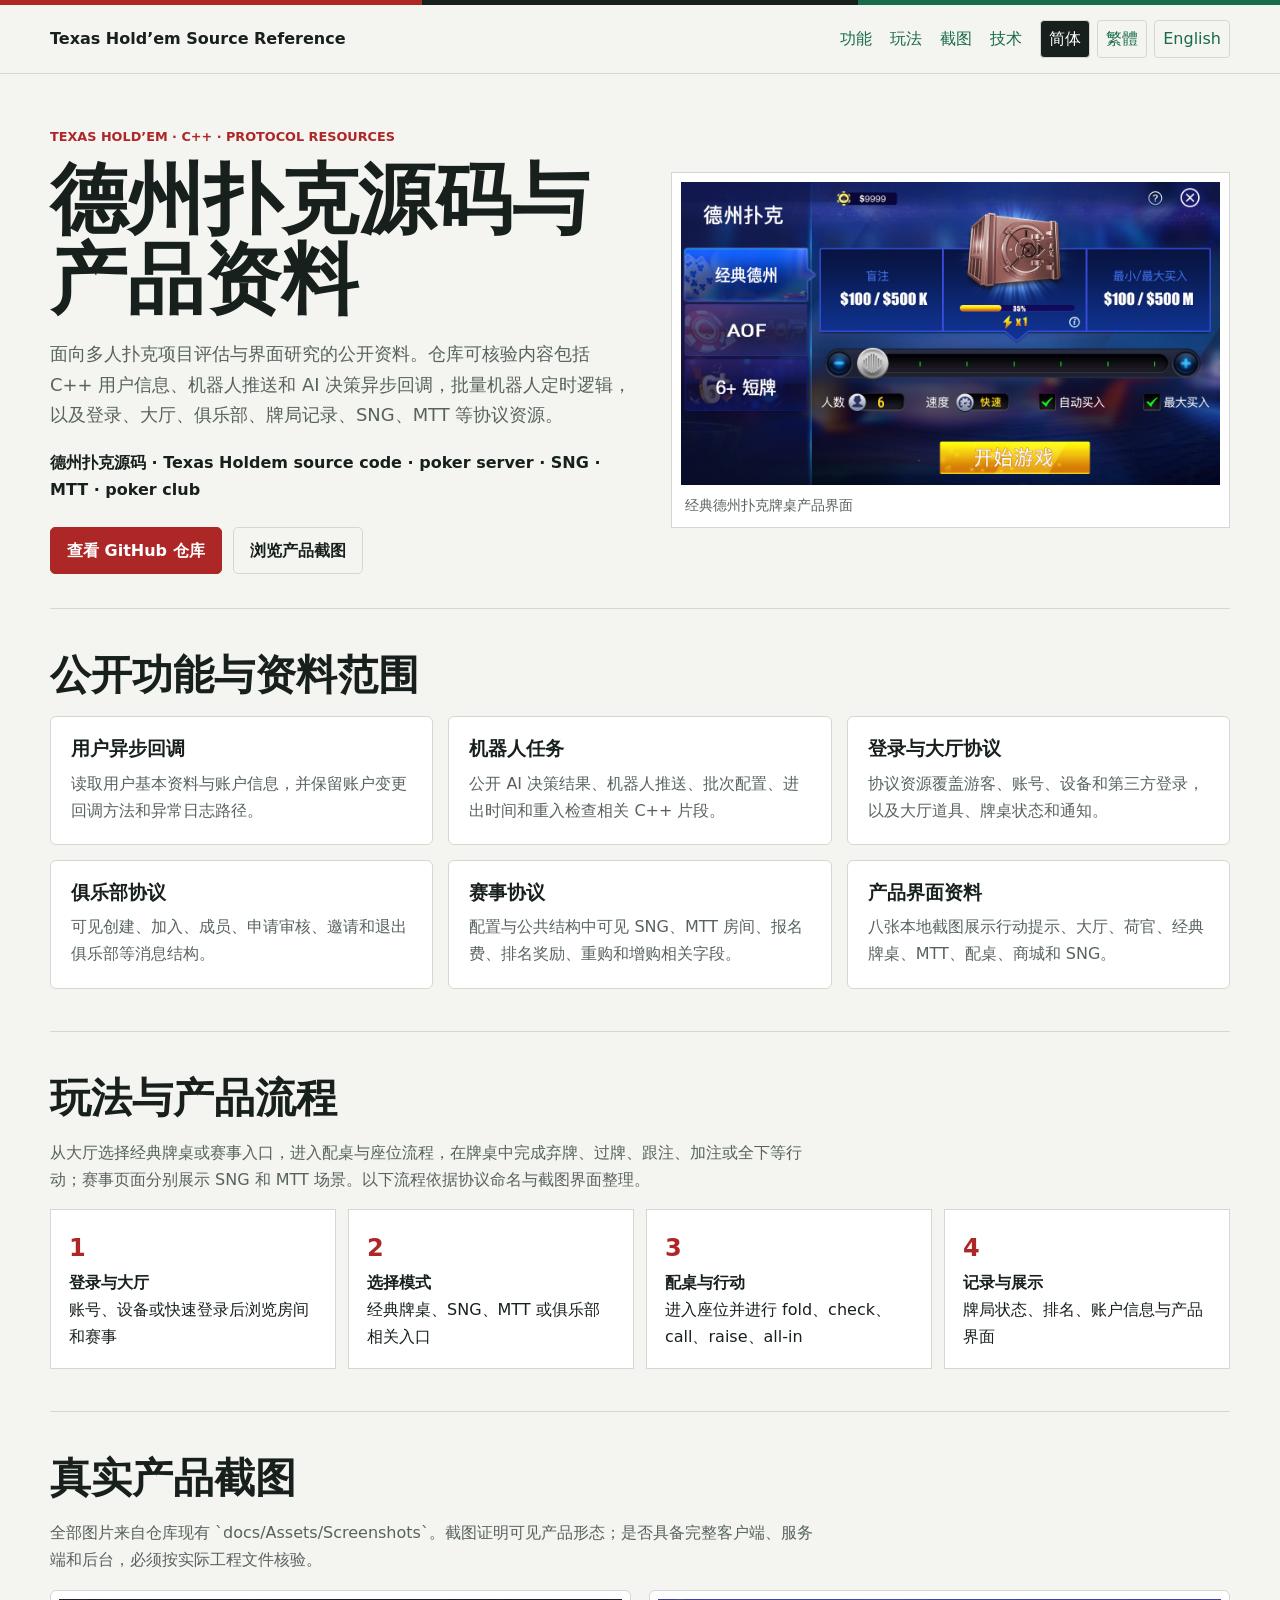
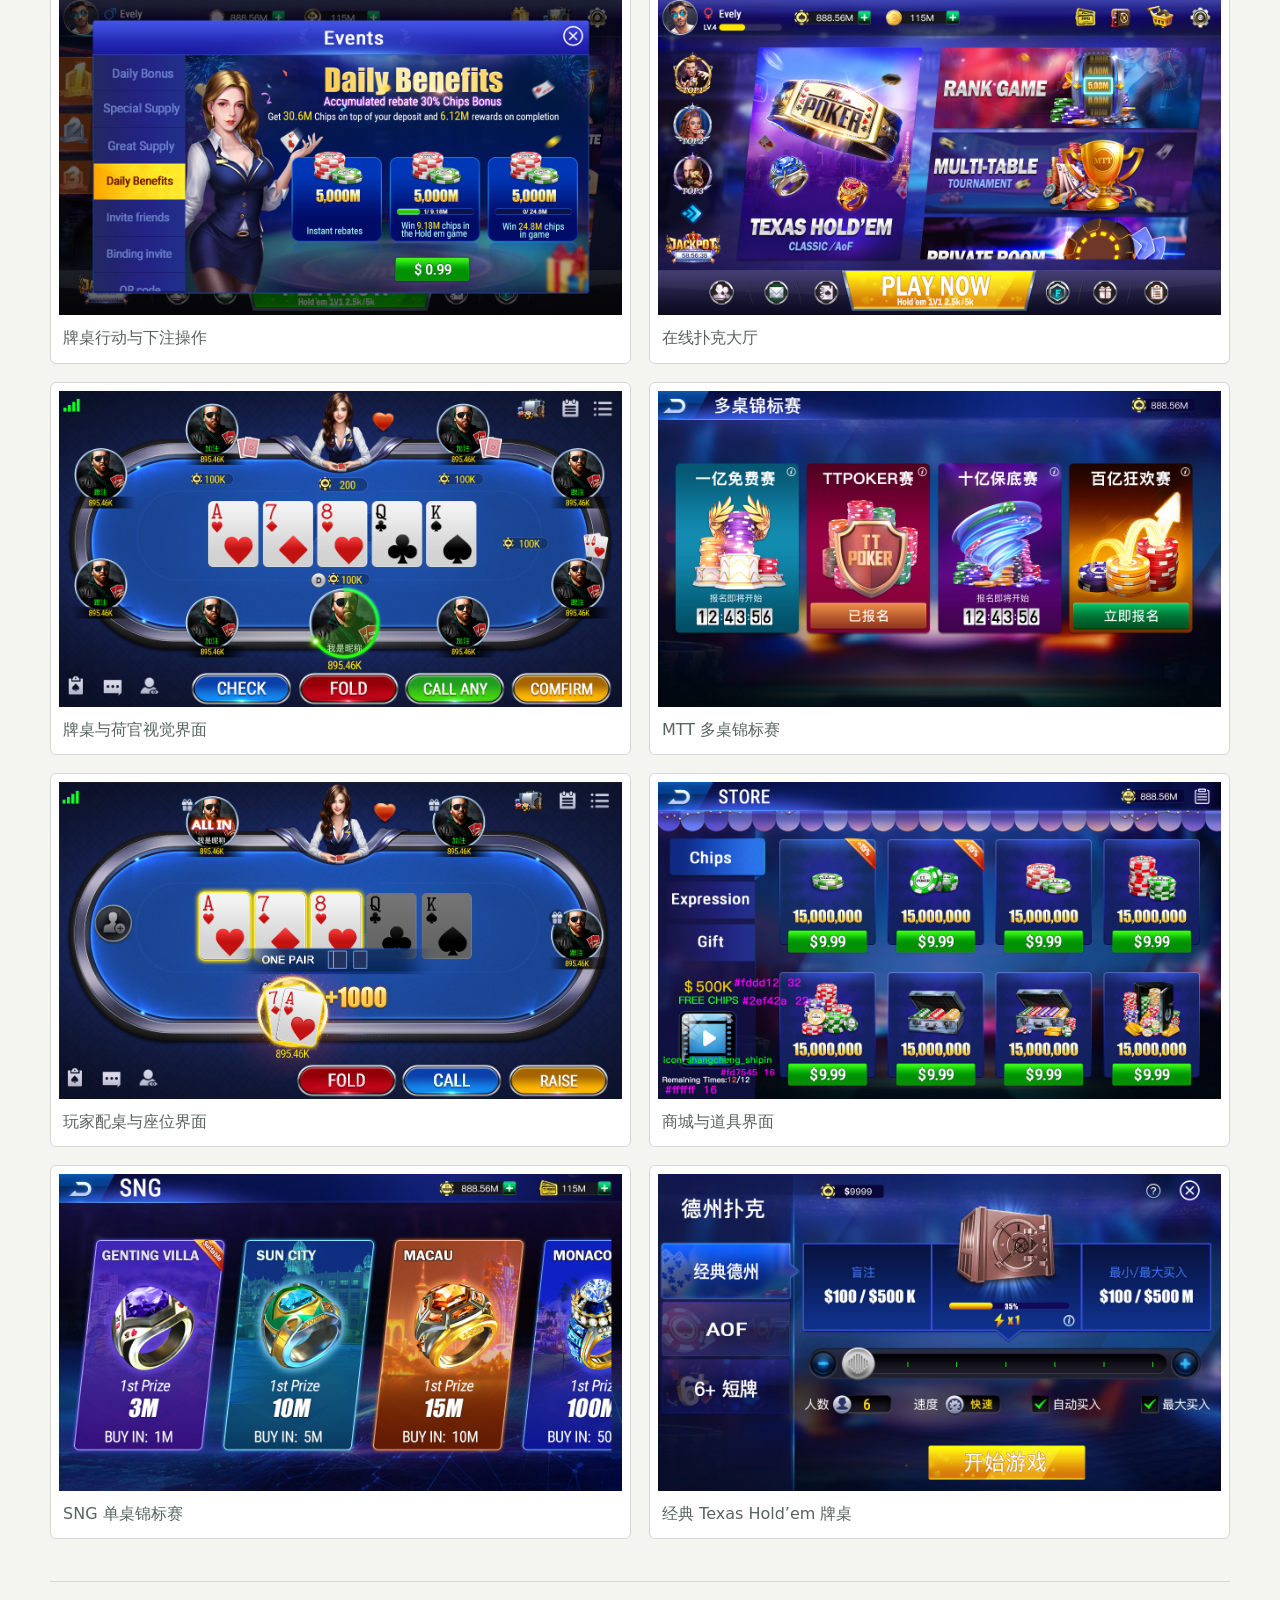
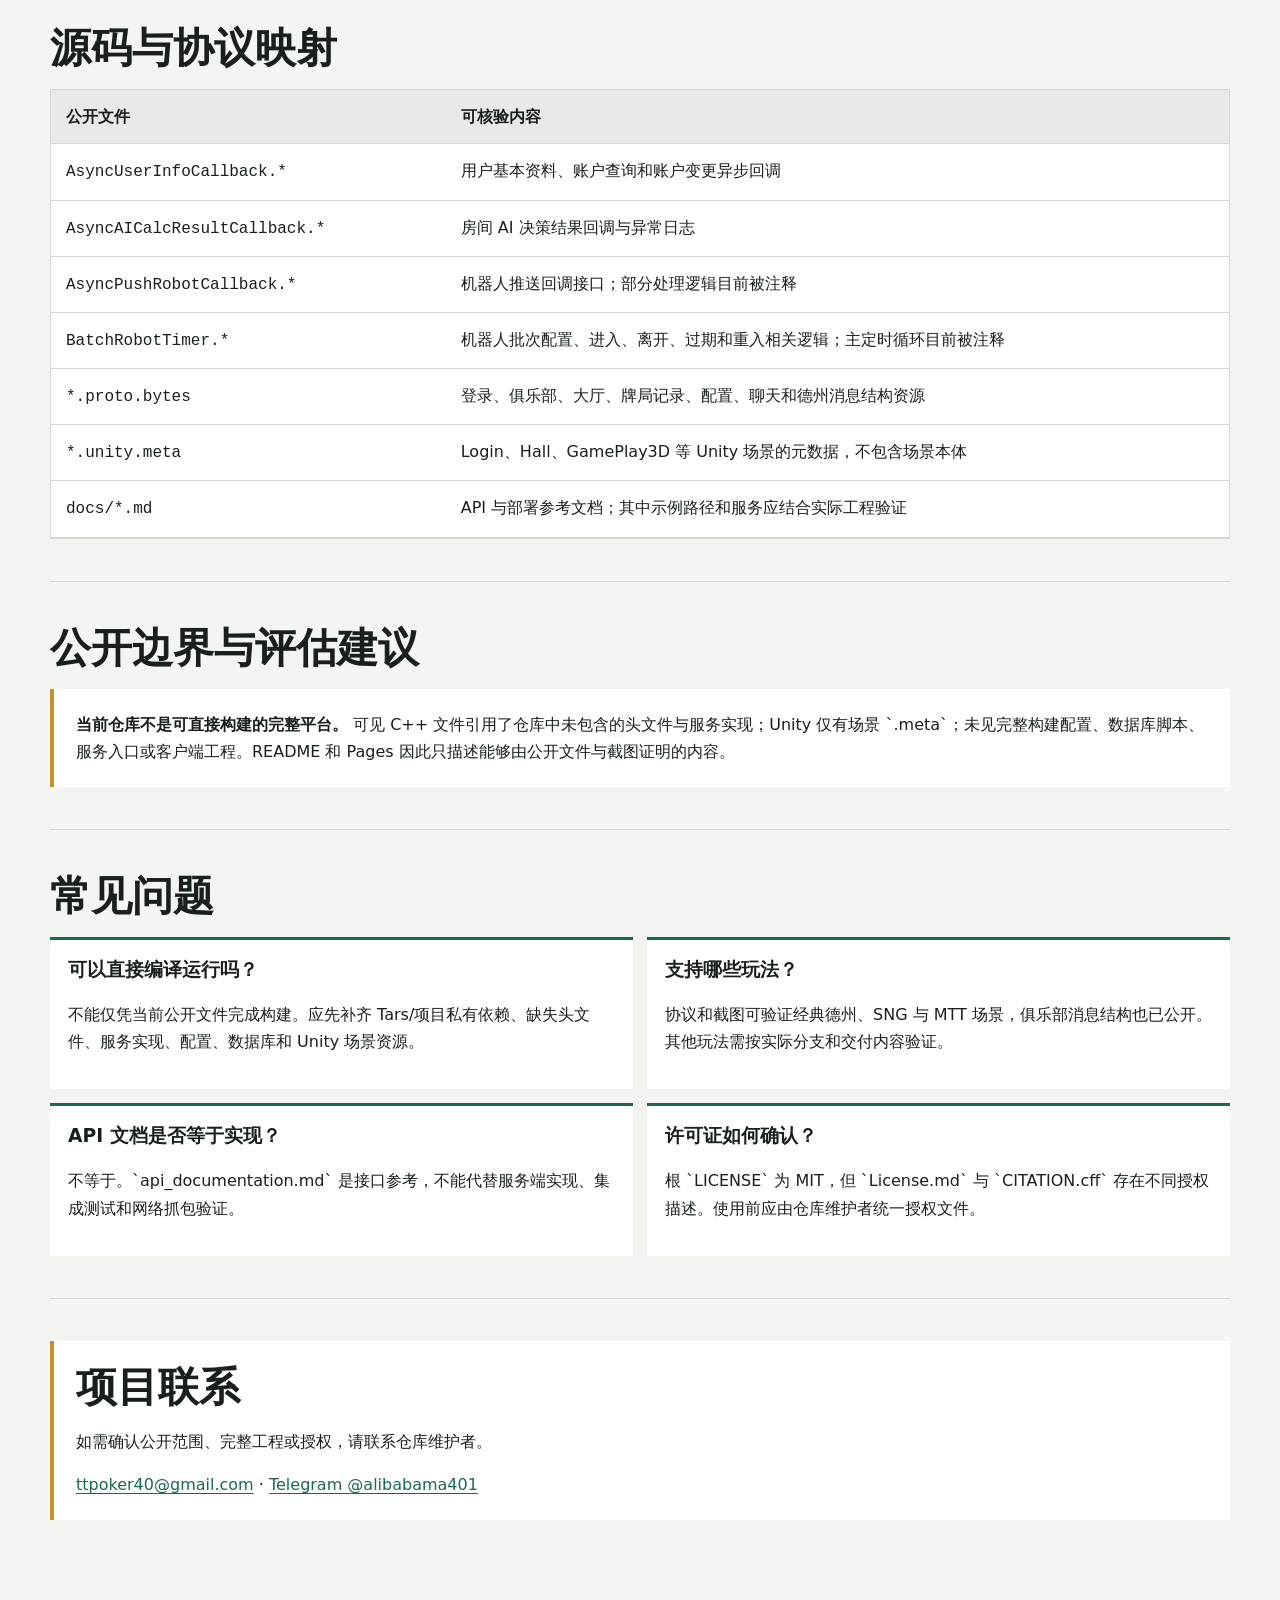
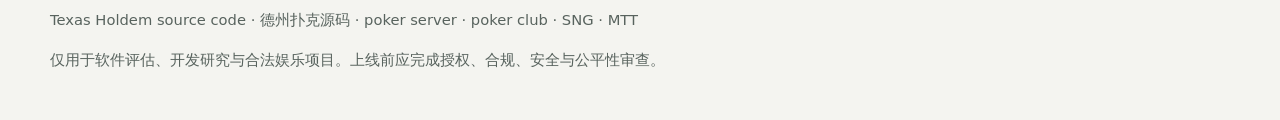
==== index.html @ 93a7d818 "Add files via upload" ====
<!doctype html><html lang="zh-CN"><head><meta charset="utf-8"><meta name="viewport" content="width=device-width,initial-scale=1">
<title>德州扑克源码项目导航｜C++ 回调、协议与产品截图</title>
<meta name="description" content="德州扑克源码与产品资料：C++ 用户及机器人异步回调、牌桌协议资源、俱乐部、经典德州、SNG、MTT、配桌和商城界面截图。">
<meta name="robots" content="index,follow,max-image-preview:large,max-snippet:-1,max-video-preview:-1">
<link rel="canonical" href="https://alibabama401.github.io/Texas-Holdem-Online-Poker-Platform/"><link rel="alternate" hreflang="zh-CN" href="https://alibabama401.github.io/Texas-Holdem-Online-Poker-Platform/zh-cn/"><link rel="alternate" hreflang="zh-Hant" href="https://alibabama401.github.io/Texas-Holdem-Online-Poker-Platform/zh-tw/"><link rel="alternate" hreflang="en" href="https://alibabama401.github.io/Texas-Holdem-Online-Poker-Platform/en/"><link rel="alternate" hreflang="x-default" href="https://alibabama401.github.io/Texas-Holdem-Online-Poker-Platform/">
<meta property="og:type" content="website"><meta property="og:locale" content="zh_CN"><meta property="og:title" content="德州扑克源码｜C++ 回调、扑克协议、SNG 与 MTT 产品界面"><meta property="og:description" content="C++ 用户及机器人回调、德州扑克协议资源、俱乐部与赛事产品截图。"><meta property="og:url" content="https://alibabama401.github.io/Texas-Holdem-Online-Poker-Platform/"><meta property="og:image" content="https://alibabama401.github.io/Texas-Holdem-Online-Poker-Platform/assets/screenshots/004jingdian.jpg"><meta name="twitter:card" content="summary_large_image">
<link rel="stylesheet" href="docs/assets/site.css"><script type="application/ld+json">{"@context":"https://schema.org","@type":"CollectionPage","name":"德州扑克源码与产品资料","description":"C++ 用户及机器人异步回调、牌桌协议资源、俱乐部、经典德州、SNG、MTT、配桌和商城界面截图。","url":"https://alibabama401.github.io/Texas-Holdem-Online-Poker-Platform/","inLanguage":"zh-CN","image":"https://alibabama401.github.io/Texas-Holdem-Online-Poker-Platform/assets/screenshots/004jingdian.jpg","mainEntity":{"@type":"SoftwareSourceCode","name":"Texas Holdem Online Poker Platform","codeRepository":"https://github.com/alibabama401/Texas-Holdem-Online-Poker-Platform","programmingLanguage":["C++","Protocol Buffers"],"license":"https://github.com/alibabama401/Texas-Holdem-Online-Poker-Platform/blob/main/LICENSE"}}</script></head>
<body><div class="topline"></div><header><div class="wrap nav"><a class="brand" href="./">Texas Hold’em Source Reference</a><nav class="navlinks"><a href="#features">功能</a><a href="#gameplay">玩法</a><a href="#screenshots">截图</a><a href="#technology">技术</a><span class="languages"><a href="docs/zh-cn/" aria-current="page">简体</a><a href="docs/zh-tw/">繁體</a><a href="docs/en/">English</a></span></nav></div></header>
<main class="wrap"><section class="hero"><div><div class="eyebrow">Texas Hold’em · C++ · Protocol Resources</div><h1>德州扑克源码与产品资料</h1><p class="intro">面向多人扑克项目评估与界面研究的公开资料。仓库可核验内容包括 C++ 用户信息、机器人推送和 AI 决策异步回调，批量机器人定时逻辑，以及登录、大厅、俱乐部、牌局记录、SNG、MTT 等协议资源。</p><p class="keywords">德州扑克源码 · Texas Holdem source code · poker server · SNG · MTT · poker club</p><div class="actions"><a class="button" href="https://github.com/alibabama401/Texas-Holdem-Online-Poker-Platform">查看 GitHub 仓库</a><a class="button secondary" href="#screenshots">浏览产品截图</a></div></div><figure class="hero-media"><img src="docs/assets/screenshots/004jingdian.jpg" alt="经典德州扑克实时牌桌产品界面" fetchpriority="high"><figcaption>经典德州扑克牌桌产品界面</figcaption></figure></section>
<section class="section" id="features"><h2>公开功能与资料范围</h2><div class="grid"><article class="card"><h3>用户异步回调</h3><p>读取用户基本资料与账户信息，并保留账户变更回调方法和异常日志路径。</p></article><article class="card"><h3>机器人任务</h3><p>公开 AI 决策结果、机器人推送、批次配置、进出时间和重入检查相关 C++ 片段。</p></article><article class="card"><h3>登录与大厅协议</h3><p>协议资源覆盖游客、账号、设备和第三方登录，以及大厅道具、牌桌状态和通知。</p></article><article class="card"><h3>俱乐部协议</h3><p>可见创建、加入、成员、申请审核、邀请和退出俱乐部等消息结构。</p></article><article class="card"><h3>赛事协议</h3><p>配置与公共结构中可见 SNG、MTT 房间、报名费、排名奖励、重购和增购相关字段。</p></article><article class="card"><h3>产品界面资料</h3><p>八张本地截图展示行动提示、大厅、荷官、经典牌桌、MTT、配桌、商城和 SNG。</p></article></div></section>
<section class="section" id="gameplay"><h2>玩法与产品流程</h2><p class="lede">从大厅选择经典牌桌或赛事入口，进入配桌与座位流程，在牌桌中完成弃牌、过牌、跟注、加注或全下等行动；赛事页面分别展示 SNG 和 MTT 场景。以下流程依据协议命名与截图界面整理。</p><div class="flow"><div><strong>登录与大厅</strong><br>账号、设备或快速登录后浏览房间和赛事</div><div><strong>选择模式</strong><br>经典牌桌、SNG、MTT 或俱乐部相关入口</div><div><strong>配桌与行动</strong><br>进入座位并进行 fold、check、call、raise、all-in</div><div><strong>记录与展示</strong><br>牌局状态、排名、账户信息与产品界面</div></div></section>
<section class="section" id="screenshots"><h2>真实产品截图</h2><p class="lede">全部图片来自仓库现有 `docs/Assets/Screenshots`。截图证明可见产品形态；是否具备完整客户端、服务端和后台，必须按实际工程文件核验。</p><div class="gallery"><figure><img src="docs/assets/screenshots/001action.png" alt="德州扑克下注行动按钮产品截图" decoding="async"><figcaption>牌桌行动与下注操作</figcaption></figure><figure><img src="docs/assets/screenshots/002dating.png" alt="在线德州扑克大厅产品截图" decoding="async"><figcaption>在线扑克大厅</figcaption></figure><figure><img src="docs/assets/screenshots/003heguang.png" alt="德州扑克牌桌荷官界面截图" decoding="async"><figcaption>牌桌与荷官视觉界面</figcaption></figure><figure><img src="docs/assets/screenshots/005mtt.jpg" alt="Texas Holdem MTT 多桌锦标赛截图" decoding="async"><figcaption>MTT 多桌锦标赛</figcaption></figure><figure><img src="docs/assets/screenshots/006paizuo.png" alt="德州扑克玩家配桌和座位界面" decoding="async"><figcaption>玩家配桌与座位界面</figcaption></figure><figure><img src="docs/assets/screenshots/007shop.png" alt="扑克平台商城产品界面截图" decoding="async"><figcaption>商城与道具界面</figcaption></figure><figure><img src="docs/assets/screenshots/008sng.jpg" alt="Texas Holdem SNG 单桌锦标赛截图" decoding="async"><figcaption>SNG 单桌锦标赛</figcaption></figure><figure><img src="docs/assets/screenshots/004jingdian.jpg" alt="经典 Texas Holdem 扑克牌桌截图" decoding="async"><figcaption>经典 Texas Hold’em 牌桌</figcaption></figure></div></section>
<section class="section" id="technology"><h2>源码与协议映射</h2><div class="table-wrap"><table><thead><tr><th>公开文件</th><th>可核验内容</th></tr></thead><tbody><tr><td><code>AsyncUserInfoCallback.*</code></td><td>用户基本资料、账户查询和账户变更异步回调</td></tr><tr><td><code>AsyncAICalcResultCallback.*</code></td><td>房间 AI 决策结果回调与异常日志</td></tr><tr><td><code>AsyncPushRobotCallback.*</code></td><td>机器人推送回调接口；部分处理逻辑目前被注释</td></tr><tr><td><code>BatchRobotTimer.*</code></td><td>机器人批次配置、进入、离开、过期和重入相关逻辑；主定时循环目前被注释</td></tr><tr><td><code>*.proto.bytes</code></td><td>登录、俱乐部、大厅、牌局记录、配置、聊天和德州消息结构资源</td></tr><tr><td><code>*.unity.meta</code></td><td>Login、Hall、GamePlay3D 等 Unity 场景的元数据，不包含场景本体</td></tr><tr><td><code>docs/*.md</code></td><td>API 与部署参考文档；其中示例路径和服务应结合实际工程验证</td></tr></tbody></table></div></section>
<section class="section"><h2>公开边界与评估建议</h2><div class="scope"><strong>当前仓库不是可直接构建的完整平台。</strong> 可见 C++ 文件引用了仓库中未包含的头文件与服务实现；Unity 仅有场景 `.meta`；未见完整构建配置、数据库脚本、服务入口或客户端工程。README 和 Pages 因此只描述能够由公开文件与截图证明的内容。</div></section>
<section class="section"><h2>常见问题</h2><div class="faq"><article><h3>可以直接编译运行吗？</h3><p>不能仅凭当前公开文件完成构建。应先补齐 Tars/项目私有依赖、缺失头文件、服务实现、配置、数据库和 Unity 场景资源。</p></article><article><h3>支持哪些玩法？</h3><p>协议和截图可验证经典德州、SNG 与 MTT 场景，俱乐部消息结构也已公开。其他玩法需按实际分支和交付内容验证。</p></article><article><h3>API 文档是否等于实现？</h3><p>不等于。`api_documentation.md` 是接口参考，不能代替服务端实现、集成测试和网络抓包验证。</p></article><article><h3>许可证如何确认？</h3><p>根 `LICENSE` 为 MIT，但 `License.md` 与 `CITATION.cff` 存在不同授权描述。使用前应由仓库维护者统一授权文件。</p></article></div></section>
<section class="section"><div class="contact"><h2>项目联系</h2><p>如需确认公开范围、完整工程或授权，请联系仓库维护者。</p><a href="mailto:ttpoker40@gmail.com">ttpoker40@gmail.com</a> · <a href="https://t.me/alibabama401">Telegram @alibabama401</a></div></section></main>
<footer class="wrap"><p>Texas Holdem source code · 德州扑克源码 · poker server · poker club · SNG · MTT</p><p>仅用于软件评估、开发研究与合法娱乐项目。上线前应完成授权、合规、安全与公平性审查。</p></footer></body></html>
---- docs/assets/site.css ----
:root{--ink:#17201c;--muted:#58635e;--paper:#f4f4f0;--surface:#fff;--line:#d5d8d2;--red:#ae2727;--green:#176c4b;--gold:#c3922f;--max:1180px}*{box-sizing:border-box}html{scroll-behavior:smooth}body{margin:0;background:var(--paper);color:var(--ink);font:16px/1.7 system-ui,-apple-system,"Segoe UI","Noto Sans SC","Microsoft YaHei",sans-serif}a{color:var(--green);text-underline-offset:3px}img{max-width:100%;height:auto}.wrap{width:min(calc(100% - 36px),var(--max));margin:auto}.topline{height:5px;background:linear-gradient(90deg,var(--red) 0 33%,var(--ink) 33% 67%,var(--green) 67%)}header{position:sticky;top:0;z-index:10;background:rgba(244,244,240,.96);border-bottom:1px solid var(--line);backdrop-filter:blur(12px)}.nav{min-height:68px;display:flex;align-items:center;justify-content:space-between;gap:22px}.brand{color:var(--ink);text-decoration:none;font-weight:850}.navlinks{display:flex;align-items:center;gap:18px;flex-wrap:wrap}.navlinks a{text-decoration:none}.languages{display:flex;gap:7px}.languages a{padding:4px 8px;border:1px solid var(--line);border-radius:4px}.languages [aria-current=page]{background:var(--ink);color:#fff}.hero{display:grid;grid-template-columns:1.02fr .98fr;align-items:center;gap:40px;padding:52px 0 34px}.eyebrow{color:var(--red);font-size:.8rem;font-weight:850;text-transform:uppercase}.hero h1{font-size:clamp(2.35rem,6vw,4.8rem);line-height:1.04;letter-spacing:0;margin:12px 0 20px}.intro{font-size:1.12rem;color:var(--muted);max-width:67ch}.keywords{font-weight:750}.actions{display:flex;gap:11px;flex-wrap:wrap;margin-top:24px}.button{display:inline-flex;min-height:44px;align-items:center;padding:9px 16px;border:1px solid var(--red);border-radius:5px;background:var(--red);color:#fff;text-decoration:none;font-weight:750}.button.secondary{background:transparent;border-color:var(--line);color:var(--ink)}.hero-media{margin:0;background:var(--surface);border:1px solid var(--line);padding:9px}.hero-media img{display:block;width:100%;aspect-ratio:16/9;object-fit:cover}.hero-media figcaption{padding:8px 4px 1px;color:var(--muted);font-size:.9rem}.section{padding:42px 0;border-top:1px solid var(--line)}h2{font-size:clamp(1.7rem,4vw,2.55rem);line-height:1.2;margin:0 0 16px}h3{line-height:1.3}.lede{max-width:76ch;color:var(--muted)}.grid{display:grid;grid-template-columns:repeat(3,1fr);gap:15px}.card{background:var(--surface);border:1px solid var(--line);border-radius:6px;padding:20px}.card h3{margin:0 0 8px}.card p{margin:0;color:var(--muted)}.flow{display:grid;grid-template-columns:repeat(4,1fr);gap:12px;counter-reset:step}.flow div{background:var(--surface);border:1px solid var(--line);padding:18px}.flow div:before{counter-increment:step;content:counter(step);display:block;color:var(--red);font-size:1.5rem;font-weight:900}.gallery{display:grid;grid-template-columns:repeat(2,1fr);gap:18px}.gallery figure{margin:0;background:var(--surface);border:1px solid var(--line);border-radius:6px;padding:8px}.gallery img{display:block;width:100%;aspect-ratio:16/9;object-fit:cover}.gallery figcaption{padding:9px 4px 3px;color:var(--muted)}.table-wrap{overflow-x:auto;background:var(--surface);border:1px solid var(--line)}table{border-collapse:collapse;width:100%}th,td{text-align:left;vertical-align:top;padding:13px 15px;border-bottom:1px solid var(--line)}th{background:#e9eae5}.scope,.notice,.contact{background:#fff;border-left:4px solid var(--gold);padding:22px}.faq{display:grid;grid-template-columns:repeat(2,1fr);gap:14px}.faq article{background:var(--surface);border-top:3px solid var(--green);padding:18px}.faq h3{margin-top:0}.related{display:flex;gap:10px;flex-wrap:wrap}.related a{background:var(--surface);border:1px solid var(--line);padding:8px 12px}code{overflow-wrap:anywhere}footer{padding:30px 0 48px;color:var(--muted);font-size:.92rem}@media(max-width:820px){header{position:static}.nav,.navlinks{align-items:flex-start;flex-direction:column;gap:10px}.nav{padding:14px 0}.hero{grid-template-columns:1fr;padding-top:34px}.grid,.flow{grid-template-columns:1fr 1fr}}@media(max-width:560px){.wrap{width:min(calc(100% - 24px),var(--max))}.grid,.flow,.gallery,.faq{grid-template-columns:1fr}.hero h1{font-size:2.35rem}.languages{flex-wrap:wrap}}
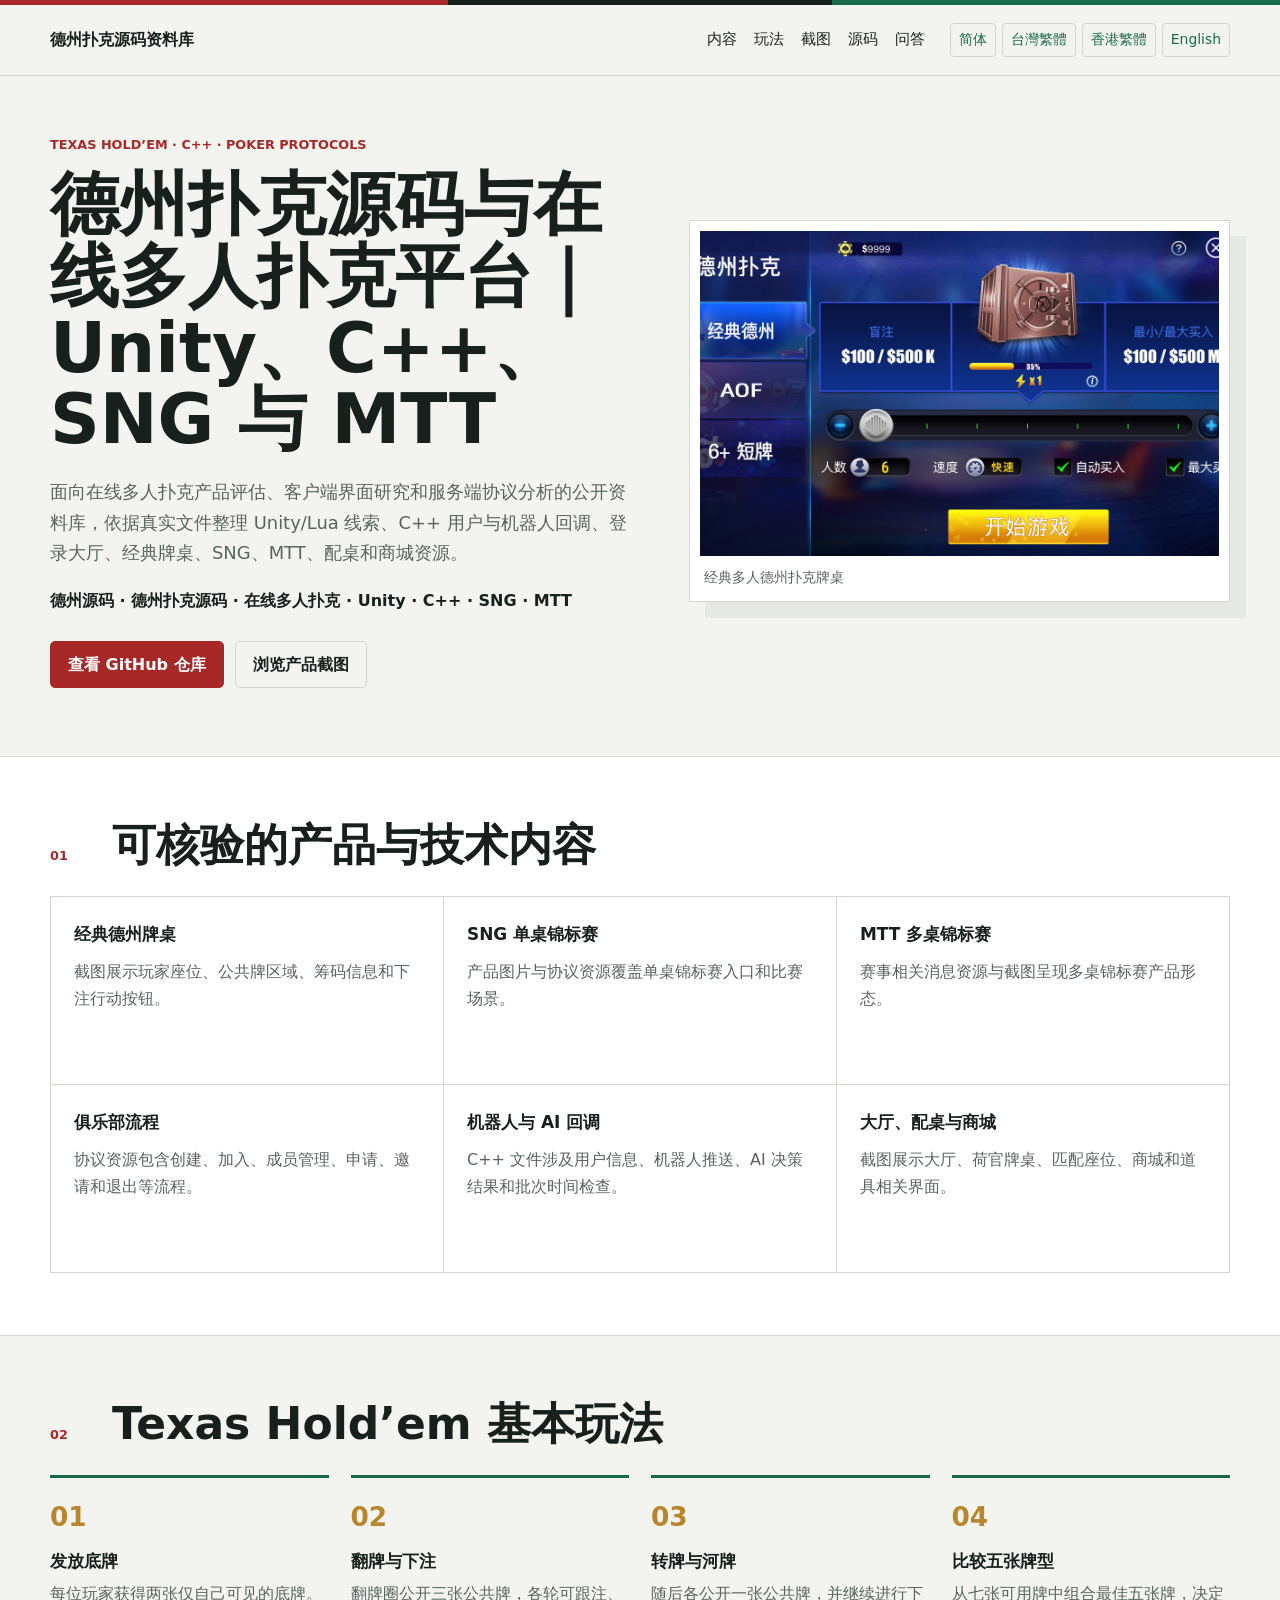
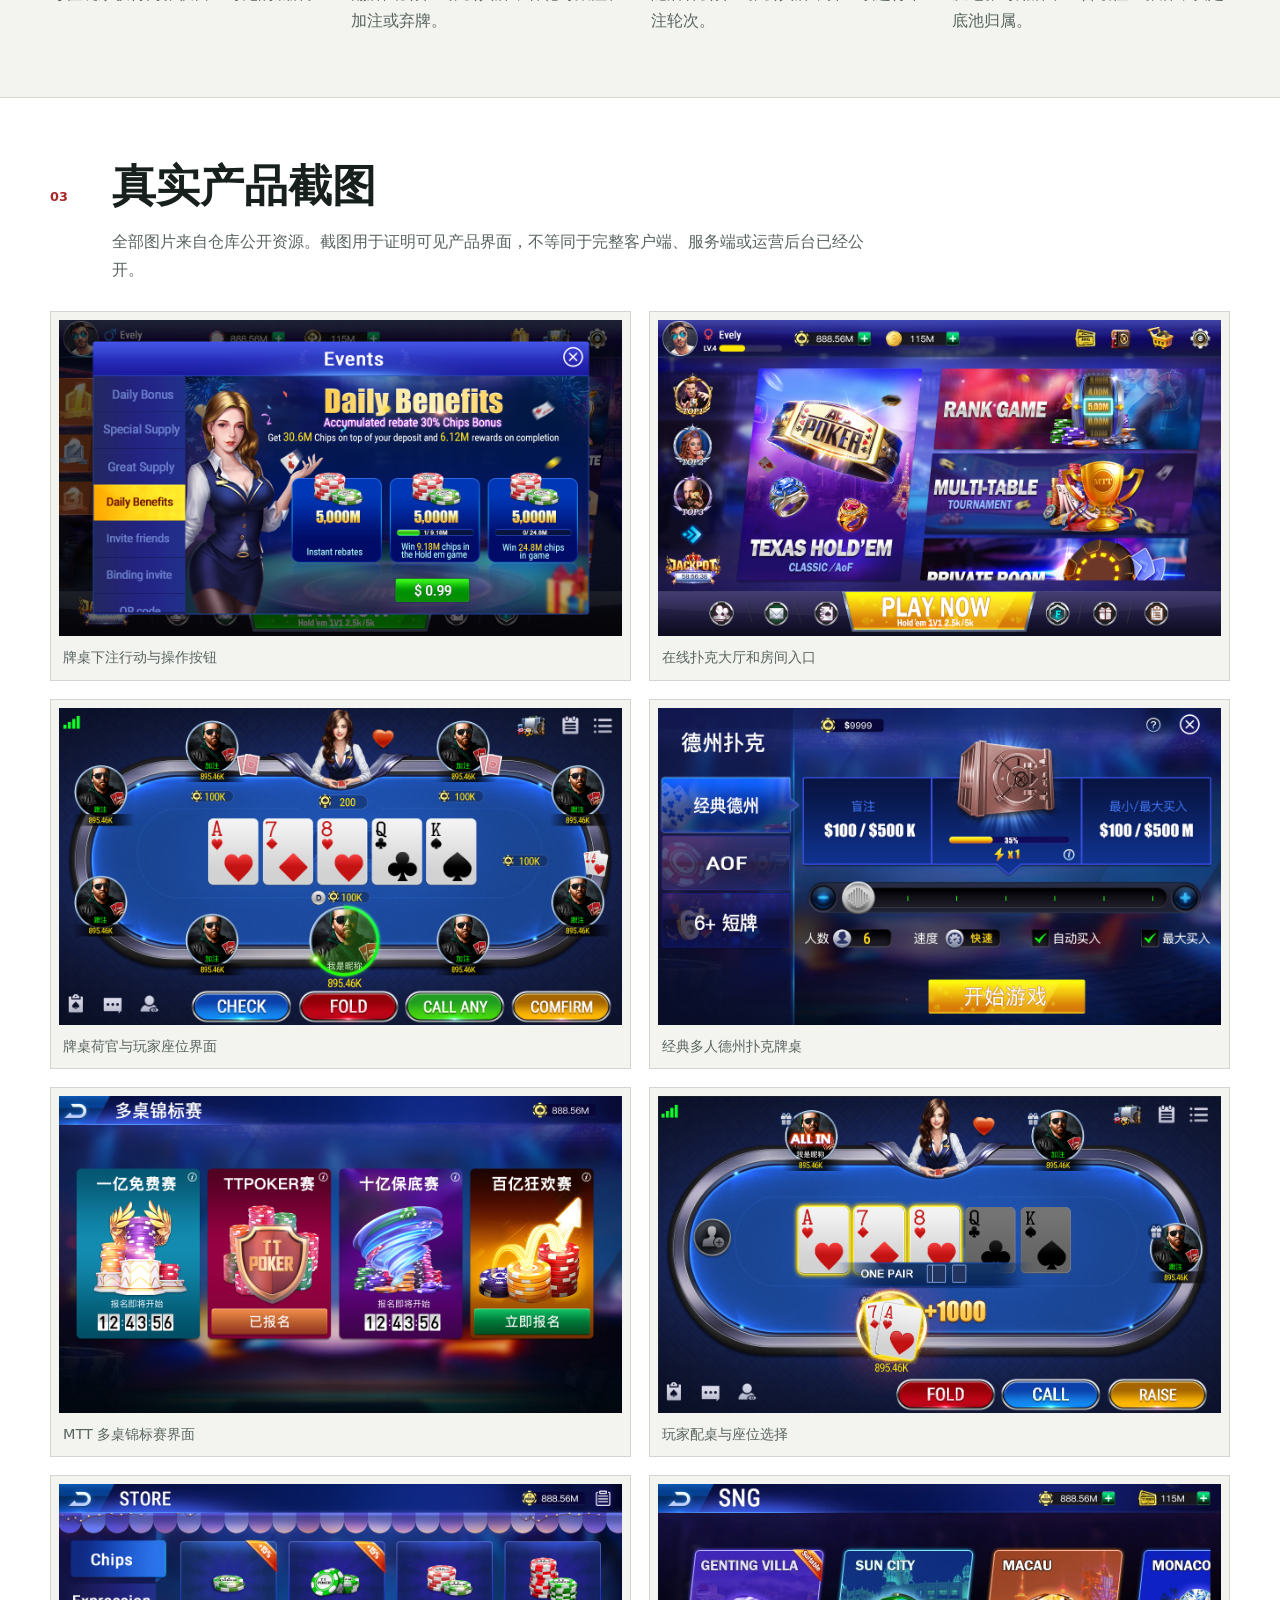
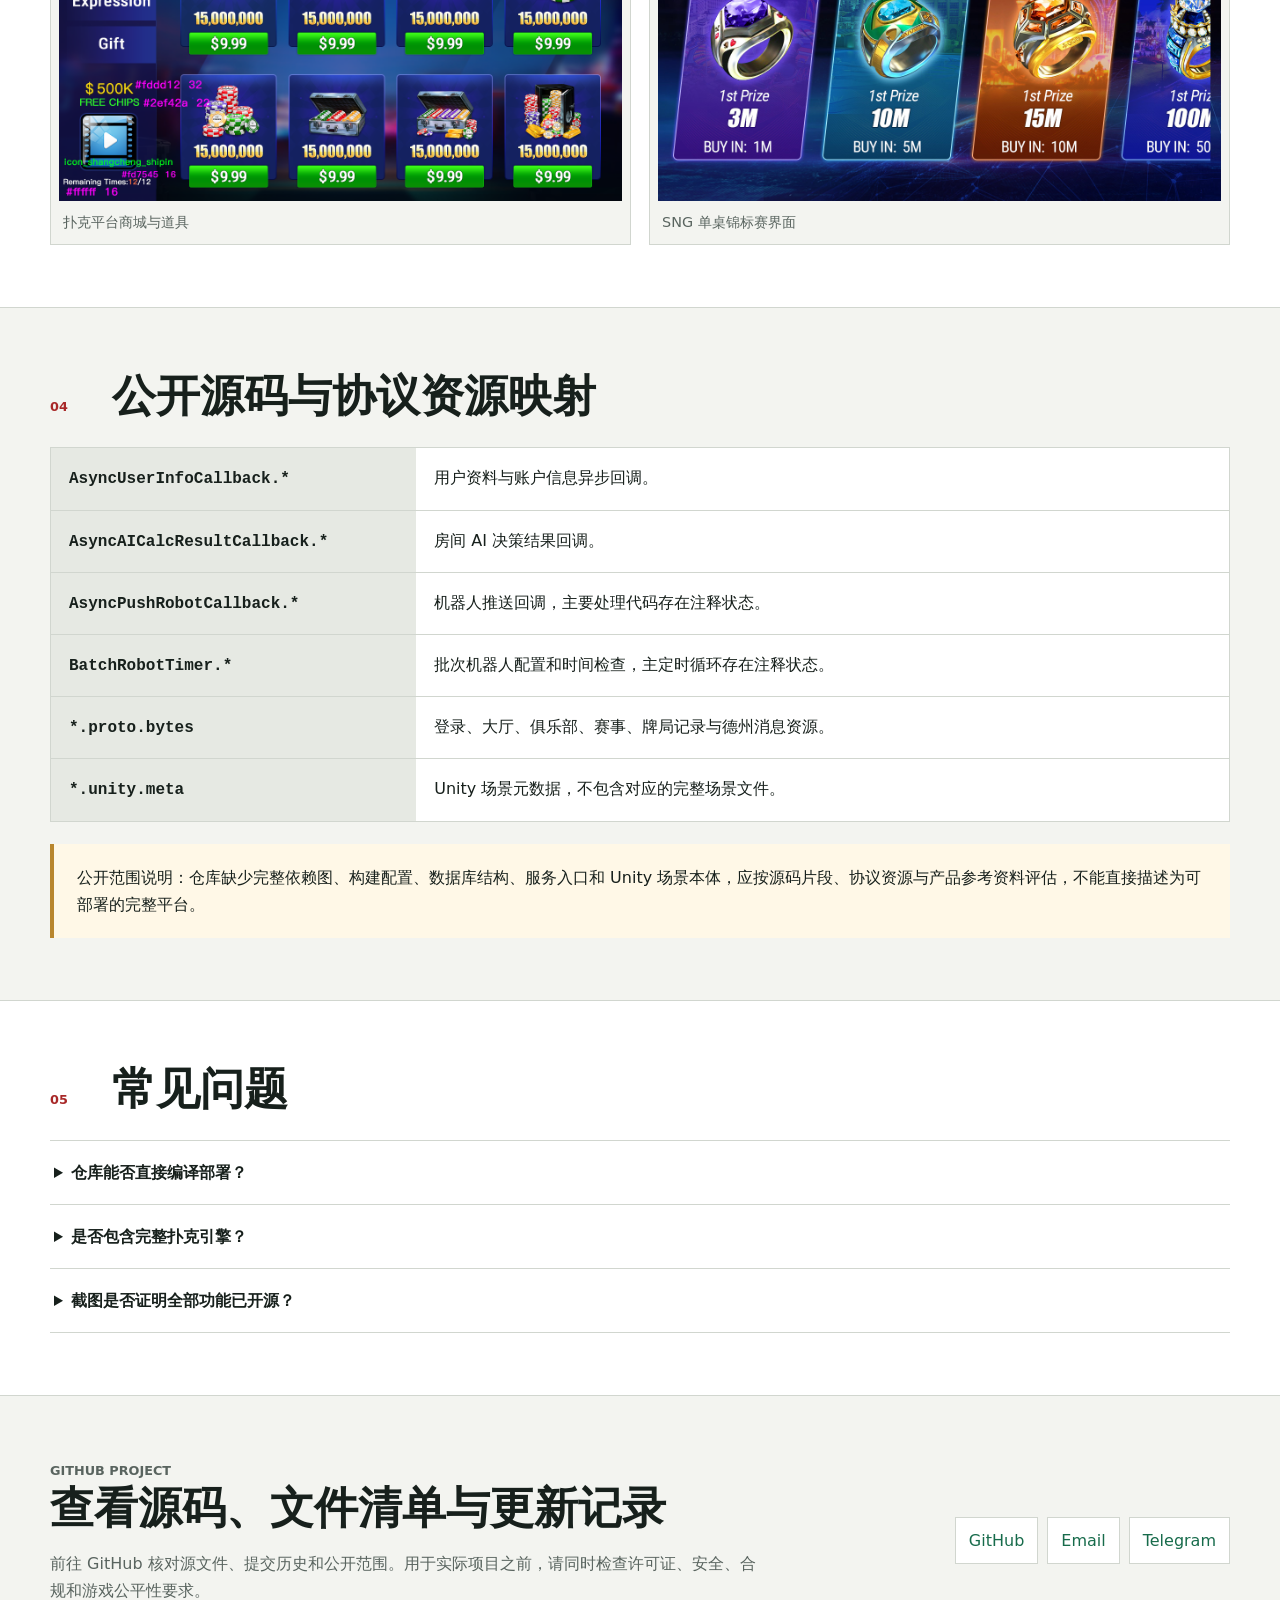
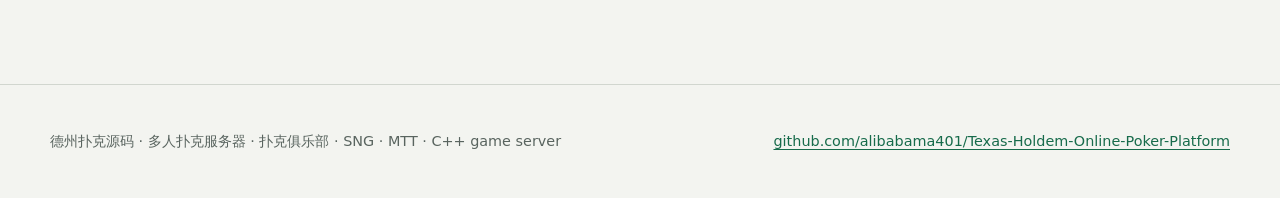
==== commit 3a8acfb6: "Add files via upload" ====
--- a/index.html
+++ b/index.html
@@ -1,18 +1,41 @@
-<!doctype html><html lang="zh-CN"><head><meta charset="utf-8"><meta name="viewport" content="width=device-width,initial-scale=1">
-<title>德州扑克源码项目导航｜C++ 回调、协议与产品截图</title>
-<meta name="description" content="德州扑克源码与产品资料：C++ 用户及机器人异步回调、牌桌协议资源、俱乐部、经典德州、SNG、MTT、配桌和商城界面截图。">
-<meta name="robots" content="index,follow,max-image-preview:large,max-snippet:-1,max-video-preview:-1">
-<link rel="canonical" href="https://alibabama401.github.io/Texas-Holdem-Online-Poker-Platform/"><link rel="alternate" hreflang="zh-CN" href="https://alibabama401.github.io/Texas-Holdem-Online-Poker-Platform/zh-cn/"><link rel="alternate" hreflang="zh-Hant" href="https://alibabama401.github.io/Texas-Holdem-Online-Poker-Platform/zh-tw/"><link rel="alternate" hreflang="en" href="https://alibabama401.github.io/Texas-Holdem-Online-Poker-Platform/en/"><link rel="alternate" hreflang="x-default" href="https://alibabama401.github.io/Texas-Holdem-Online-Poker-Platform/">
-<meta property="og:type" content="website"><meta property="og:locale" content="zh_CN"><meta property="og:title" content="德州扑克源码｜C++ 回调、扑克协议、SNG 与 MTT 产品界面"><meta property="og:description" content="C++ 用户及机器人回调、德州扑克协议资源、俱乐部与赛事产品截图。"><meta property="og:url" content="https://alibabama401.github.io/Texas-Holdem-Online-Poker-Platform/"><meta property="og:image" content="https://alibabama401.github.io/Texas-Holdem-Online-Poker-Platform/assets/screenshots/004jingdian.jpg"><meta name="twitter:card" content="summary_large_image">
-<link rel="stylesheet" href="docs/assets/site.css"><script type="application/ld+json">{"@context":"https://schema.org","@type":"CollectionPage","name":"德州扑克源码与产品资料","description":"C++ 用户及机器人异步回调、牌桌协议资源、俱乐部、经典德州、SNG、MTT、配桌和商城界面截图。","url":"https://alibabama401.github.io/Texas-Holdem-Online-Poker-Platform/","inLanguage":"zh-CN","image":"https://alibabama401.github.io/Texas-Holdem-Online-Poker-Platform/assets/screenshots/004jingdian.jpg","mainEntity":{"@type":"SoftwareSourceCode","name":"Texas Holdem Online Poker Platform","codeRepository":"https://github.com/alibabama401/Texas-Holdem-Online-Poker-Platform","programmingLanguage":["C++","Protocol Buffers"],"license":"https://github.com/alibabama401/Texas-Holdem-Online-Poker-Platform/blob/main/LICENSE"}}</script></head>
-<body><div class="topline"></div><header><div class="wrap nav"><a class="brand" href="./">Texas Hold’em Source Reference</a><nav class="navlinks"><a href="#features">功能</a><a href="#gameplay">玩法</a><a href="#screenshots">截图</a><a href="#technology">技术</a><span class="languages"><a href="docs/zh-cn/" aria-current="page">简体</a><a href="docs/zh-tw/">繁體</a><a href="docs/en/">English</a></span></nav></div></header>
-<main class="wrap"><section class="hero"><div><div class="eyebrow">Texas Hold’em · C++ · Protocol Resources</div><h1>德州扑克源码与产品资料</h1><p class="intro">面向多人扑克项目评估与界面研究的公开资料。仓库可核验内容包括 C++ 用户信息、机器人推送和 AI 决策异步回调，批量机器人定时逻辑，以及登录、大厅、俱乐部、牌局记录、SNG、MTT 等协议资源。</p><p class="keywords">德州扑克源码 · Texas Holdem source code · poker server · SNG · MTT · poker club</p><div class="actions"><a class="button" href="https://github.com/alibabama401/Texas-Holdem-Online-Poker-Platform">查看 GitHub 仓库</a><a class="button secondary" href="#screenshots">浏览产品截图</a></div></div><figure class="hero-media"><img src="docs/assets/screenshots/004jingdian.jpg" alt="经典德州扑克实时牌桌产品界面" fetchpriority="high"><figcaption>经典德州扑克牌桌产品界面</figcaption></figure></section>
-<section class="section" id="features"><h2>公开功能与资料范围</h2><div class="grid"><article class="card"><h3>用户异步回调</h3><p>读取用户基本资料与账户信息，并保留账户变更回调方法和异常日志路径。</p></article><article class="card"><h3>机器人任务</h3><p>公开 AI 决策结果、机器人推送、批次配置、进出时间和重入检查相关 C++ 片段。</p></article><article class="card"><h3>登录与大厅协议</h3><p>协议资源覆盖游客、账号、设备和第三方登录，以及大厅道具、牌桌状态和通知。</p></article><article class="card"><h3>俱乐部协议</h3><p>可见创建、加入、成员、申请审核、邀请和退出俱乐部等消息结构。</p></article><article class="card"><h3>赛事协议</h3><p>配置与公共结构中可见 SNG、MTT 房间、报名费、排名奖励、重购和增购相关字段。</p></article><article class="card"><h3>产品界面资料</h3><p>八张本地截图展示行动提示、大厅、荷官、经典牌桌、MTT、配桌、商城和 SNG。</p></article></div></section>
-<section class="section" id="gameplay"><h2>玩法与产品流程</h2><p class="lede">从大厅选择经典牌桌或赛事入口，进入配桌与座位流程，在牌桌中完成弃牌、过牌、跟注、加注或全下等行动；赛事页面分别展示 SNG 和 MTT 场景。以下流程依据协议命名与截图界面整理。</p><div class="flow"><div><strong>登录与大厅</strong><br>账号、设备或快速登录后浏览房间和赛事</div><div><strong>选择模式</strong><br>经典牌桌、SNG、MTT 或俱乐部相关入口</div><div><strong>配桌与行动</strong><br>进入座位并进行 fold、check、call、raise、all-in</div><div><strong>记录与展示</strong><br>牌局状态、排名、账户信息与产品界面</div></div></section>
-<section class="section" id="screenshots"><h2>真实产品截图</h2><p class="lede">全部图片来自仓库现有 `docs/Assets/Screenshots`。截图证明可见产品形态；是否具备完整客户端、服务端和后台，必须按实际工程文件核验。</p><div class="gallery"><figure><img src="docs/assets/screenshots/001action.png" alt="德州扑克下注行动按钮产品截图" decoding="async"><figcaption>牌桌行动与下注操作</figcaption></figure><figure><img src="docs/assets/screenshots/002dating.png" alt="在线德州扑克大厅产品截图" decoding="async"><figcaption>在线扑克大厅</figcaption></figure><figure><img src="docs/assets/screenshots/003heguang.png" alt="德州扑克牌桌荷官界面截图" decoding="async"><figcaption>牌桌与荷官视觉界面</figcaption></figure><figure><img src="docs/assets/screenshots/005mtt.jpg" alt="Texas Holdem MTT 多桌锦标赛截图" decoding="async"><figcaption>MTT 多桌锦标赛</figcaption></figure><figure><img src="docs/assets/screenshots/006paizuo.png" alt="德州扑克玩家配桌和座位界面" decoding="async"><figcaption>玩家配桌与座位界面</figcaption></figure><figure><img src="docs/assets/screenshots/007shop.png" alt="扑克平台商城产品界面截图" decoding="async"><figcaption>商城与道具界面</figcaption></figure><figure><img src="docs/assets/screenshots/008sng.jpg" alt="Texas Holdem SNG 单桌锦标赛截图" decoding="async"><figcaption>SNG 单桌锦标赛</figcaption></figure><figure><img src="docs/assets/screenshots/004jingdian.jpg" alt="经典 Texas Holdem 扑克牌桌截图" decoding="async"><figcaption>经典 Texas Hold’em 牌桌</figcaption></figure></div></section>
-<section class="section" id="technology"><h2>源码与协议映射</h2><div class="table-wrap"><table><thead><tr><th>公开文件</th><th>可核验内容</th></tr></thead><tbody><tr><td><code>AsyncUserInfoCallback.*</code></td><td>用户基本资料、账户查询和账户变更异步回调</td></tr><tr><td><code>AsyncAICalcResultCallback.*</code></td><td>房间 AI 决策结果回调与异常日志</td></tr><tr><td><code>AsyncPushRobotCallback.*</code></td><td>机器人推送回调接口；部分处理逻辑目前被注释</td></tr><tr><td><code>BatchRobotTimer.*</code></td><td>机器人批次配置、进入、离开、过期和重入相关逻辑；主定时循环目前被注释</td></tr><tr><td><code>*.proto.bytes</code></td><td>登录、俱乐部、大厅、牌局记录、配置、聊天和德州消息结构资源</td></tr><tr><td><code>*.unity.meta</code></td><td>Login、Hall、GamePlay3D 等 Unity 场景的元数据，不包含场景本体</td></tr><tr><td><code>docs/*.md</code></td><td>API 与部署参考文档；其中示例路径和服务应结合实际工程验证</td></tr></tbody></table></div></section>
-<section class="section"><h2>公开边界与评估建议</h2><div class="scope"><strong>当前仓库不是可直接构建的完整平台。</strong> 可见 C++ 文件引用了仓库中未包含的头文件与服务实现；Unity 仅有场景 `.meta`；未见完整构建配置、数据库脚本、服务入口或客户端工程。README 和 Pages 因此只描述能够由公开文件与截图证明的内容。</div></section>
-<section class="section"><h2>常见问题</h2><div class="faq"><article><h3>可以直接编译运行吗？</h3><p>不能仅凭当前公开文件完成构建。应先补齐 Tars/项目私有依赖、缺失头文件、服务实现、配置、数据库和 Unity 场景资源。</p></article><article><h3>支持哪些玩法？</h3><p>协议和截图可验证经典德州、SNG 与 MTT 场景，俱乐部消息结构也已公开。其他玩法需按实际分支和交付内容验证。</p></article><article><h3>API 文档是否等于实现？</h3><p>不等于。`api_documentation.md` 是接口参考，不能代替服务端实现、集成测试和网络抓包验证。</p></article><article><h3>许可证如何确认？</h3><p>根 `LICENSE` 为 MIT，但 `License.md` 与 `CITATION.cff` 存在不同授权描述。使用前应由仓库维护者统一授权文件。</p></article></div></section>
-<section class="section"><div class="contact"><h2>项目联系</h2><p>如需确认公开范围、完整工程或授权，请联系仓库维护者。</p><a href="mailto:ttpoker40@gmail.com">ttpoker40@gmail.com</a> · <a href="https://t.me/alibabama401">Telegram @alibabama401</a></div></section></main>
-<footer class="wrap"><p>Texas Holdem source code · 德州扑克源码 · poker server · poker club · SNG · MTT</p><p>仅用于软件评估、开发研究与合法娱乐项目。上线前应完成授权、合规、安全与公平性审查。</p></footer></body></html>
-
+<!doctype html>
+<html lang="zh-CN">
+<head>
+  <meta charset="utf-8">
+  <meta name="viewport" content="width=device-width, initial-scale=1">
+<meta name="google-site-verification" content="rrp5Uvgzi-1-rMxUBfhV3wjlNrFqzwnqiA4e3qsOLEM">
+  <title>德州扑克源码｜Unity、C++ 在线多人平台</title>
+  <meta name="description" content="德州扑克源码与在线多人平台资料，包含 Unity/Lua 客户端线索、C++ 用户和机器人回调、登录大厅、经典牌桌、SNG、MTT、配桌、商城协议与真实截图。">
+<meta name="keywords" content="德州源码, 德州扑克源码, 在线多人扑克, Unity, C++, SNG, MTT">
+  <meta name="robots" content="index,follow,max-image-preview:large,max-snippet:-1,max-video-preview:-1">
+  <link rel="canonical" href="https://alibabama401.github.io/Texas-Holdem-Online-Poker-Platform/">
+  <link rel="alternate" hreflang="zh-CN" href="https://alibabama401.github.io/Texas-Holdem-Online-Poker-Platform/zh-cn/">
+  <link rel="alternate" hreflang="zh-Hant-TW" href="https://alibabama401.github.io/Texas-Holdem-Online-Poker-Platform/zh-tw/"><link rel="alternate" hreflang="zh-Hant-HK" href="https://alibabama401.github.io/Texas-Holdem-Online-Poker-Platform/zh-hk/">
+  <link rel="alternate" hreflang="en" href="https://alibabama401.github.io/Texas-Holdem-Online-Poker-Platform/en/">
+  <link rel="alternate" hreflang="x-default" href="https://alibabama401.github.io/Texas-Holdem-Online-Poker-Platform/">
+  <meta property="og:type" content="article">
+  <meta property="og:locale" content="zh_CN">
+  <meta property="og:title" content="德州扑克源码｜Unity、C++ 在线多人平台">
+  <meta property="og:description" content="德州扑克源码与在线多人平台资料，包含 Unity/Lua 客户端线索、C++ 用户和机器人回调、登录大厅、经典牌桌、SNG、MTT、配桌、商城协议与真实截图。">
+  <meta property="og:image" content="https://alibabama401.github.io/Texas-Holdem-Online-Poker-Platform/assets/screenshots/004jingdian.jpg">
+  <meta property="og:image:alt" content="经典多人德州扑克牌桌">
+  <meta property="og:url" content="https://alibabama401.github.io/Texas-Holdem-Online-Poker-Platform/">
+  <meta name="twitter:card" content="summary_large_image">
+  <link rel="stylesheet" href="docs/assets/site.css">
+  <script type="application/ld+json">{"@context":"https://schema.org","@type":"TechArticle","headline":"德州扑克源码｜Unity、C++ 在线多人平台","description":"德州扑克源码与在线多人平台资料，包含 Unity/Lua 客户端线索、C++ 用户和机器人回调、登录大厅、经典牌桌、SNG、MTT、配桌、商城协议与真实截图。","inLanguage":"zh-CN","url":"https://alibabama401.github.io/Texas-Holdem-Online-Poker-Platform/","image":["https://alibabama401.github.io/Texas-Holdem-Online-Poker-Platform/assets/screenshots/001action.png","https://alibabama401.github.io/Texas-Holdem-Online-Poker-Platform/assets/screenshots/002dating.png","https://alibabama401.github.io/Texas-Holdem-Online-Poker-Platform/assets/screenshots/003heguang.png","https://alibabama401.github.io/Texas-Holdem-Online-Poker-Platform/assets/screenshots/004jingdian.jpg","https://alibabama401.github.io/Texas-Holdem-Online-Poker-Platform/assets/screenshots/005mtt.jpg","https://alibabama401.github.io/Texas-Holdem-Online-Poker-Platform/assets/screenshots/006paizuo.png","https://alibabama401.github.io/Texas-Holdem-Online-Poker-Platform/assets/screenshots/007shop.png","https://alibabama401.github.io/Texas-Holdem-Online-Poker-Platform/assets/screenshots/008sng.jpg"],"author":{"@type":"Organization","name":"alibabama401","url":"https://github.com/alibabama401"},"about":["Texas Holdem source code","multiplayer poker server","SNG","MTT","poker club"]}</script>
+</head>
+<body>
+  <div class="topline"></div>
+  <header class="site-header"><div class="wrap nav"><a class="brand" href="docs/">德州扑克源码资料库</a><nav class="navlinks" aria-label="Primary"><a href="#features">内容</a><a href="#gameplay">玩法</a><a href="#screenshots">截图</a><a href="#source">源码</a><a href="#faq">问答</a></nav><div class="languages" aria-label="Languages"><a href="docs/zh-cn/">简体</a><a href="docs/zh-tw/">台灣繁體</a><a href="docs/zh-hk/" hreflang="zh-Hant-HK">香港繁體</a><a href="docs/en/">English</a></div></div></header>
+  <main>
+    <section class="hero wrap"><div><p class="eyebrow">TEXAS HOLD’EM · C++ · POKER PROTOCOLS</p><h1>德州扑克源码与在线多人扑克平台｜Unity、C++、SNG 与 MTT</h1><p class="intro">面向在线多人扑克产品评估、客户端界面研究和服务端协议分析的公开资料库，依据真实文件整理 Unity/Lua 线索、C++ 用户与机器人回调、登录大厅、经典牌桌、SNG、MTT、配桌和商城资源。</p><p class="keywords">德州源码 · 德州扑克源码 · 在线多人扑克 · Unity · C++ · SNG · MTT</p><div class="actions"><a class="button" href="https://github.com/alibabama401/Texas-Holdem-Online-Poker-Platform">查看 GitHub 仓库</a><a class="button secondary" href="#screenshots">浏览产品截图</a></div></div><figure class="hero-media"><img src="docs/assets/screenshots/004jingdian.jpg" alt="经典多人德州扑克牌桌" fetchpriority="high"><figcaption>经典多人德州扑克牌桌</figcaption></figure></section>
+    <section class="band" id="features"><div class="wrap section"><div class="section-head"><p>01</p><h2>可核验的产品与技术内容</h2></div><div class="feature-grid"><article class="feature"><h3>经典德州牌桌</h3><p>截图展示玩家座位、公共牌区域、筹码信息和下注行动按钮。</p></article><article class="feature"><h3>SNG 单桌锦标赛</h3><p>产品图片与协议资源覆盖单桌锦标赛入口和比赛场景。</p></article><article class="feature"><h3>MTT 多桌锦标赛</h3><p>赛事相关消息资源与截图呈现多桌锦标赛产品形态。</p></article><article class="feature"><h3>俱乐部流程</h3><p>协议资源包含创建、加入、成员管理、申请、邀请和退出等流程。</p></article><article class="feature"><h3>机器人与 AI 回调</h3><p>C++ 文件涉及用户信息、机器人推送、AI 决策结果和批次时间检查。</p></article><article class="feature"><h3>大厅、配桌与商城</h3><p>截图展示大厅、荷官牌桌、匹配座位、商城和道具相关界面。</p></article></div></div></section>
+    <section class="wrap section" id="gameplay"><div class="section-head"><p>02</p><h2>Texas Hold’em 基本玩法</h2></div><ol class="workflow"><li><span>01</span><div><h3>发放底牌</h3><p>每位玩家获得两张仅自己可见的底牌。</p></div></li><li><span>02</span><div><h3>翻牌与下注</h3><p>翻牌圈公开三张公共牌，各轮可跟注、加注或弃牌。</p></div></li><li><span>03</span><div><h3>转牌与河牌</h3><p>随后各公开一张公共牌，并继续进行下注轮次。</p></div></li><li><span>04</span><div><h3>比较五张牌型</h3><p>从七张可用牌中组合最佳五张牌，决定底池归属。</p></div></li></ol></section>
+    <section class="band" id="screenshots"><div class="wrap section"><div class="section-head"><p>03</p><h2>真实产品截图</h2></div><p class="lede">全部图片来自仓库公开资源。截图用于证明可见产品界面，不等同于完整客户端、服务端或运营后台已经公开。</p><div class="gallery"><figure><a href="docs/assets/screenshots/001action.png"><img src="docs/assets/screenshots/001action.png" alt="牌桌下注行动与操作按钮" loading="lazy" decoding="async"></a><figcaption>牌桌下注行动与操作按钮</figcaption></figure><figure><a href="docs/assets/screenshots/002dating.png"><img src="docs/assets/screenshots/002dating.png" alt="在线扑克大厅和房间入口" loading="lazy" decoding="async"></a><figcaption>在线扑克大厅和房间入口</figcaption></figure><figure><a href="docs/assets/screenshots/003heguang.png"><img src="docs/assets/screenshots/003heguang.png" alt="牌桌荷官与玩家座位界面" loading="lazy" decoding="async"></a><figcaption>牌桌荷官与玩家座位界面</figcaption></figure><figure><a href="docs/assets/screenshots/004jingdian.jpg"><img src="docs/assets/screenshots/004jingdian.jpg" alt="经典多人德州扑克牌桌" loading="lazy" decoding="async"></a><figcaption>经典多人德州扑克牌桌</figcaption></figure><figure><a href="docs/assets/screenshots/005mtt.jpg"><img src="docs/assets/screenshots/005mtt.jpg" alt="MTT 多桌锦标赛界面" loading="lazy" decoding="async"></a><figcaption>MTT 多桌锦标赛界面</figcaption></figure><figure><a href="docs/assets/screenshots/006paizuo.png"><img src="docs/assets/screenshots/006paizuo.png" alt="玩家配桌与座位选择" loading="lazy" decoding="async"></a><figcaption>玩家配桌与座位选择</figcaption></figure><figure><a href="docs/assets/screenshots/007shop.png"><img src="docs/assets/screenshots/007shop.png" alt="扑克平台商城与道具" loading="lazy" decoding="async"></a><figcaption>扑克平台商城与道具</figcaption></figure><figure><a href="docs/assets/screenshots/008sng.jpg"><img src="docs/assets/screenshots/008sng.jpg" alt="SNG 单桌锦标赛界面" loading="lazy" decoding="async"></a><figcaption>SNG 单桌锦标赛界面</figcaption></figure></div></div></section>
+    <section class="wrap section" id="source"><div class="section-head"><p>04</p><h2>公开源码与协议资源映射</h2></div><div class="table-wrap"><table><tbody><tr><th scope="row"><code>AsyncUserInfoCallback.*</code></th><td>用户资料与账户信息异步回调。</td></tr><tr><th scope="row"><code>AsyncAICalcResultCallback.*</code></th><td>房间 AI 决策结果回调。</td></tr><tr><th scope="row"><code>AsyncPushRobotCallback.*</code></th><td>机器人推送回调，主要处理代码存在注释状态。</td></tr><tr><th scope="row"><code>BatchRobotTimer.*</code></th><td>批次机器人配置和时间检查，主定时循环存在注释状态。</td></tr><tr><th scope="row"><code>*.proto.bytes</code></th><td>登录、大厅、俱乐部、赛事、牌局记录与德州消息资源。</td></tr><tr><th scope="row"><code>*.unity.meta</code></th><td>Unity 场景元数据，不包含对应的完整场景文件。</td></tr></tbody></table></div><p class="scope">公开范围说明：仓库缺少完整依赖图、构建配置、数据库结构、服务入口和 Unity 场景本体，应按源码片段、协议资源与产品参考资料评估，不能直接描述为可部署的完整平台。</p></section>
+    <section class="band" id="faq"><div class="wrap section"><div class="section-head"><p>05</p><h2>常见问题</h2></div><div class="faq"><details><summary>仓库能否直接编译部署？</summary><p>当前公开文件不足以组成完整可构建平台，需要补齐依赖、入口、数据库、配置和客户端工程。</p></details><details><summary>是否包含完整扑克引擎？</summary><p>页面只描述实际可核验的回调与协议资源，不把缺少实现的内容声明为完整引擎。</p></details><details><summary>截图是否证明全部功能已开源？</summary><p>截图证明相应界面存在，具体业务逻辑是否公开仍应逐项核对仓库文件。</p></details></div></div></section>
+    <section class="wrap contact"><div><p class="eyebrow">GITHUB PROJECT</p><h2>查看源码、文件清单与更新记录</h2><p>前往 GitHub 核对源文件、提交历史和公开范围。用于实际项目之前，请同时检查许可证、安全、合规和游戏公平性要求。</p></div><div class="contact-links"><a href="https://github.com/alibabama401/Texas-Holdem-Online-Poker-Platform">GitHub</a><a href="mailto:ttpoker40@gmail.com">Email</a><a href="https://t.me/alibabama401">Telegram</a></div></section>
+  </main>
+  <footer><div class="wrap"><p>德州扑克源码 · 多人扑克服务器 · 扑克俱乐部 · SNG · MTT · C++ game server</p><p><a href="https://github.com/alibabama401/Texas-Holdem-Online-Poker-Platform">github.com/alibabama401/Texas-Holdem-Online-Poker-Platform</a></p></div></footer>
+</body>
+</html>
--- a/docs/assets/site.css
+++ b/docs/assets/site.css
@@ -1 +1,102 @@
-:root{--ink:#17201c;--muted:#58635e;--paper:#f4f4f0;--surface:#fff;--line:#d5d8d2;--red:#ae2727;--green:#176c4b;--gold:#c3922f;--max:1180px}*{box-sizing:border-box}html{scroll-behavior:smooth}body{margin:0;background:var(--paper);color:var(--ink);font:16px/1.7 system-ui,-apple-system,"Segoe UI","Noto Sans SC","Microsoft YaHei",sans-serif}a{color:var(--green);text-underline-offset:3px}img{max-width:100%;height:auto}.wrap{width:min(calc(100% - 36px),var(--max));margin:auto}.topline{height:5px;background:linear-gradient(90deg,var(--red) 0 33%,var(--ink) 33% 67%,var(--green) 67%)}header{position:sticky;top:0;z-index:10;background:rgba(244,244,240,.96);border-bottom:1px solid var(--line);backdrop-filter:blur(12px)}.nav{min-height:68px;display:flex;align-items:center;justify-content:space-between;gap:22px}.brand{color:var(--ink);text-decoration:none;font-weight:850}.navlinks{display:flex;align-items:center;gap:18px;flex-wrap:wrap}.navlinks a{text-decoration:none}.languages{display:flex;gap:7px}.languages a{padding:4px 8px;border:1px solid var(--line);border-radius:4px}.languages [aria-current=page]{background:var(--ink);color:#fff}.hero{display:grid;grid-template-columns:1.02fr .98fr;align-items:center;gap:40px;padding:52px 0 34px}.eyebrow{color:var(--red);font-size:.8rem;font-weight:850;text-transform:uppercase}.hero h1{font-size:clamp(2.35rem,6vw,4.8rem);line-height:1.04;letter-spacing:0;margin:12px 0 20px}.intro{font-size:1.12rem;color:var(--muted);max-width:67ch}.keywords{font-weight:750}.actions{display:flex;gap:11px;flex-wrap:wrap;margin-top:24px}.button{display:inline-flex;min-height:44px;align-items:center;padding:9px 16px;border:1px solid var(--red);border-radius:5px;background:var(--red);color:#fff;text-decoration:none;font-weight:750}.button.secondary{background:transparent;border-color:var(--line);color:var(--ink)}.hero-media{margin:0;background:var(--surface);border:1px solid var(--line);padding:9px}.hero-media img{display:block;width:100%;aspect-ratio:16/9;object-fit:cover}.hero-media figcaption{padding:8px 4px 1px;color:var(--muted);font-size:.9rem}.section{padding:42px 0;border-top:1px solid var(--line)}h2{font-size:clamp(1.7rem,4vw,2.55rem);line-height:1.2;margin:0 0 16px}h3{line-height:1.3}.lede{max-width:76ch;color:var(--muted)}.grid{display:grid;grid-template-columns:repeat(3,1fr);gap:15px}.card{background:var(--surface);border:1px solid var(--line);border-radius:6px;padding:20px}.card h3{margin:0 0 8px}.card p{margin:0;color:var(--muted)}.flow{display:grid;grid-template-columns:repeat(4,1fr);gap:12px;counter-reset:step}.flow div{background:var(--surface);border:1px solid var(--line);padding:18px}.flow div:before{counter-increment:step;content:counter(step);display:block;color:var(--red);font-size:1.5rem;font-weight:900}.gallery{display:grid;grid-template-columns:repeat(2,1fr);gap:18px}.gallery figure{margin:0;background:var(--surface);border:1px solid var(--line);border-radius:6px;padding:8px}.gallery img{display:block;width:100%;aspect-ratio:16/9;object-fit:cover}.gallery figcaption{padding:9px 4px 3px;color:var(--muted)}.table-wrap{overflow-x:auto;background:var(--surface);border:1px solid var(--line)}table{border-collapse:collapse;width:100%}th,td{text-align:left;vertical-align:top;padding:13px 15px;border-bottom:1px solid var(--line)}th{background:#e9eae5}.scope,.notice,.contact{background:#fff;border-left:4px solid var(--gold);padding:22px}.faq{display:grid;grid-template-columns:repeat(2,1fr);gap:14px}.faq article{background:var(--surface);border-top:3px solid var(--green);padding:18px}.faq h3{margin-top:0}.related{display:flex;gap:10px;flex-wrap:wrap}.related a{background:var(--surface);border:1px solid var(--line);padding:8px 12px}code{overflow-wrap:anywhere}footer{padding:30px 0 48px;color:var(--muted);font-size:.92rem}@media(max-width:820px){header{position:static}.nav,.navlinks{align-items:flex-start;flex-direction:column;gap:10px}.nav{padding:14px 0}.hero{grid-template-columns:1fr;padding-top:34px}.grid,.flow{grid-template-columns:1fr 1fr}}@media(max-width:560px){.wrap{width:min(calc(100% - 24px),var(--max))}.grid,.flow,.gallery,.faq{grid-template-columns:1fr}.hero h1{font-size:2.35rem}.languages{flex-wrap:wrap}}
+:root {
+  --ink: #17201c;
+  --muted: #59645f;
+  --paper: #f3f4f0;
+  --surface: #fff;
+  --soft: #e6e9e3;
+  --line: #d1d6cf;
+  --red: #a82828;
+  --green: #176b4b;
+  --gold: #b8862d;
+  --max: 1180px;
+}
+* { box-sizing: border-box; }
+html { max-width: 100%; overflow-x: hidden; scroll-behavior: smooth; }
+body { max-width: 100%; margin: 0; overflow-x: hidden; background: var(--paper); color: var(--ink); font: 16px/1.7 system-ui, -apple-system, "Segoe UI", "Noto Sans SC", "Microsoft YaHei", sans-serif; }
+a { color: var(--green); text-underline-offset: 3px; }
+img { display: block; max-width: 100%; height: auto; }
+code { overflow-wrap: anywhere; }
+.wrap { width: min(calc(100% - 40px), var(--max)); margin-inline: auto; }
+.topline { height: 5px; background: linear-gradient(90deg, var(--red) 0 35%, var(--ink) 35% 65%, var(--green) 65%); }
+.site-header { position: sticky; top: 0; z-index: 10; border-bottom: 1px solid var(--line); background: rgba(243, 244, 240, .96); backdrop-filter: blur(12px); }
+.nav { min-height: 70px; display: flex; align-items: center; gap: 25px; }
+.brand { color: var(--ink); font-weight: 850; text-decoration: none; white-space: nowrap; }
+.navlinks { display: flex; gap: 17px; margin-left: auto; }
+.navlinks a { color: var(--ink); font-size: .93rem; text-decoration: none; }
+.languages { display: flex; gap: 6px; }
+.languages a { padding: 4px 8px; border: 1px solid var(--line); border-radius: 4px; font-size: .87rem; text-decoration: none; }
+.languages [aria-current="page"] { border-color: var(--ink); background: var(--ink); color: #fff; }
+.hero { min-height: 650px; display: grid; grid-template-columns: minmax(0, 1.04fr) minmax(0, .96fr); align-items: center; gap: 52px; padding-block: 58px 68px; }
+.hero > *, .contact > *, .feature, th, td { min-width: 0; }
+.hero p, .feature p, .workflow p, .contact p, th, td { overflow-wrap: anywhere; }
+.eyebrow, .section-head > p { margin: 0; color: var(--red); font-size: .8rem; font-weight: 850; }
+.hero h1 { max-width: 14ch; margin: 13px 0 21px; font-size: clamp(2.6rem, 5.4vw, 4.9rem); line-height: 1.04; letter-spacing: 0; }
+.intro { max-width: 65ch; color: var(--muted); font-size: 1.12rem; }
+.keywords { font-weight: 760; }
+.actions { display: flex; flex-wrap: wrap; gap: 11px; margin-top: 27px; }
+.button { display: inline-flex; min-height: 46px; align-items: center; padding: 9px 17px; border: 1px solid var(--red); border-radius: 5px; background: var(--red); color: #fff; font-weight: 760; text-decoration: none; }
+.button.secondary { border-color: var(--line); background: transparent; color: var(--ink); }
+.hero-media { margin: 0; border: 1px solid var(--line); background: var(--surface); padding: 10px; box-shadow: 16px 16px 0 var(--soft); }
+.hero-media img { width: 100%; aspect-ratio: 16 / 10; object-fit: cover; }
+.hero-media figcaption, .gallery figcaption { padding: 9px 4px 2px; color: var(--muted); font-size: .9rem; }
+.band { border-block: 1px solid var(--line); background: var(--surface); }
+.section { padding-block: 62px; }
+.section-head { display: grid; grid-template-columns: 54px 1fr; align-items: baseline; gap: 8px; margin-bottom: 25px; }
+.section-head h2, .contact h2 { margin: 0; font-size: clamp(1.8rem, 3.5vw, 2.75rem); line-height: 1.18; }
+.lede { max-width: 77ch; margin: -8px 0 28px 62px; color: var(--muted); }
+.feature-grid { display: grid; grid-template-columns: repeat(3, 1fr); border-top: 1px solid var(--line); border-left: 1px solid var(--line); }
+.feature { min-height: 188px; padding: 23px; border-right: 1px solid var(--line); border-bottom: 1px solid var(--line); }
+.feature h3 { margin: 0 0 9px; font-size: 1.06rem; }
+.feature p { margin: 0; color: var(--muted); }
+.workflow { display: grid; grid-template-columns: repeat(4, 1fr); gap: 22px; margin: 0; padding: 0; list-style: none; }
+.workflow li { border-top: 3px solid var(--green); padding-top: 17px; }
+.workflow span { color: var(--gold); font-size: 1.65rem; font-weight: 850; }
+.workflow h3 { margin: 7px 0 5px; font-size: 1.05rem; }
+.workflow p { margin: 0; color: var(--muted); }
+.gallery { display: grid; grid-template-columns: repeat(2, 1fr); gap: 18px; }
+.gallery figure { margin: 0; border: 1px solid var(--line); background: var(--paper); padding: 8px; }
+.gallery img { width: 100%; aspect-ratio: 16 / 9; object-fit: cover; transition: opacity .18s ease; }
+.gallery a:hover img { opacity: .84; }
+.table-wrap { overflow-x: auto; border: 1px solid var(--line); background: var(--surface); }
+table { width: 100%; border-collapse: collapse; }
+th, td { padding: 16px 18px; border-bottom: 1px solid var(--line); text-align: left; vertical-align: top; }
+th { width: 31%; background: var(--soft); }
+tr:last-child th, tr:last-child td { border-bottom: 0; }
+.scope { margin: 22px 0 0; padding: 20px 23px; border-left: 4px solid var(--gold); background: #fff8e7; }
+.faq { border-top: 1px solid var(--line); }
+.faq details { border-bottom: 1px solid var(--line); }
+.faq summary { padding: 18px 4px; cursor: pointer; font-weight: 760; }
+.faq p { max-width: 78ch; margin: -4px 4px 18px; color: var(--muted); }
+.contact { display: grid; grid-template-columns: 1fr auto; align-items: center; gap: 34px; padding-block: 64px; }
+.contact p { max-width: 70ch; color: var(--muted); }
+.contact-links { display: flex; flex-wrap: wrap; gap: 9px; }
+.contact-links a { padding: 9px 13px; border: 1px solid var(--line); background: var(--surface); text-decoration: none; }
+footer { border-top: 1px solid var(--line); padding-block: 29px 42px; color: var(--muted); font-size: .9rem; }
+footer .wrap { display: flex; justify-content: space-between; gap: 24px; }
+@media (max-width: 980px) {
+  .nav { flex-wrap: wrap; padding-block: 13px; }
+  .navlinks { order: 3; width: 100%; justify-content: flex-start; overflow-x: auto; }
+  .hero { min-height: auto; grid-template-columns: minmax(0, 1fr); }
+  .hero h1 { max-width: 16ch; }
+  .hero-media { max-width: 760px; }
+  .feature-grid, .workflow { grid-template-columns: repeat(2, 1fr); }
+}
+@media (max-width: 620px) {
+  .wrap { width: min(calc(100% - 24px), var(--max)); }
+  .site-header { position: static; }
+  .nav { gap: 12px; }
+  .brand { width: 100%; white-space: normal; }
+  .navlinks { gap: 14px; }
+  .languages { flex-wrap: wrap; }
+  .hero { gap: 34px; padding-block: 38px 46px; }
+  .hero h1 { font-size: 2.38rem; }
+  .hero-media { width: 100%; min-width: 0; box-shadow: 8px 8px 0 var(--soft); }
+  .section { padding-block: 46px; }
+  .section-head { grid-template-columns: 38px 1fr; }
+  .lede { margin-left: 46px; }
+  .feature-grid, .workflow, .gallery { grid-template-columns: 1fr; }
+  .feature { min-height: 0; }
+  th { width: 40%; }
+  .contact { grid-template-columns: 1fr; }
+  footer .wrap { flex-direction: column; gap: 4px; }
+}
